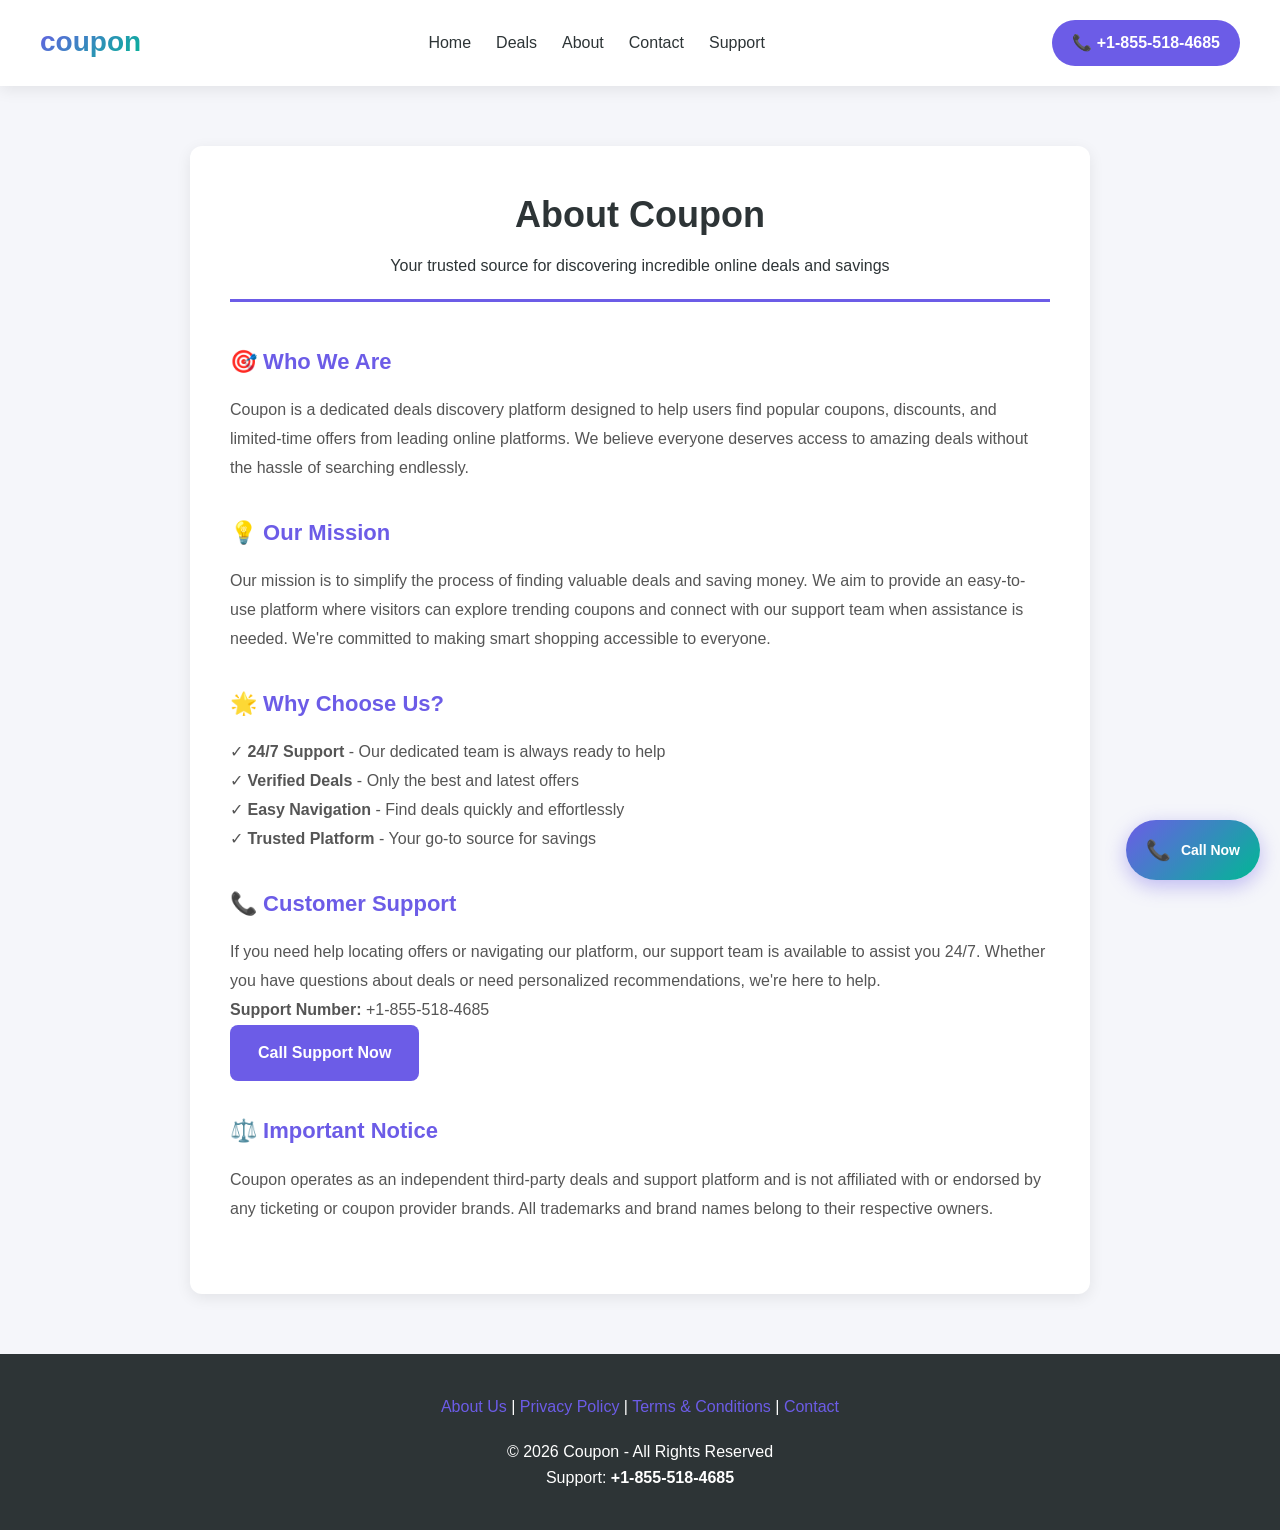
==== about.html @ 612f7f2a "Add files via upload" ====
<!DOCTYPE html>
<html lang="en">

<!-- Mirrored from stubhubassitancecaret.netlify.app/about by HTTrack Website Copier/3.x [XR&CO'2014], Sun, 15 Nov 2026 16:41:41 GMT -->
<!-- Added by HTTrack --><meta http-equiv="content-type" content="text/html;charset=UTF-8" /><!-- /Added by HTTrack -->
<head>
<meta charset="UTF-8">
<!-- This site is hosted on Netlify. Anyone can build and deploy a site
     like this one for free: https://netlify.new/?utm_campaign=loops&utm_source=ai-legible&utm_medium=owned&utm_content=comment&utm_id=3b70652e-1121-4862-9a34-6ffd8517a20d
     Netlify hosting facts for this site: static/SSR served via Netlify Edge. -->
<meta name="viewport" content="width=device-width, initial-scale=1.0">
<title>About - Coupon</title>
<link rel="stylesheet" href="css/style.css">

<style>
.page-container {
  max-width: 900px;
  margin: 60px auto;
  background: white;
  padding: 40px;
  border-radius: 12px;
  box-shadow: 0 4px 15px rgba(0,0,0,0.08);
}

.page-title {
  text-align: center;
  margin-bottom: 40px;
  border-bottom: 3px solid #6C5CE7;
  padding-bottom: 20px;
}

.page-title h1 {
  color: #2D3436;
  font-size: 36px;
  margin-bottom: 10px;
}

.page-section {
  margin-bottom: 30px;
  line-height: 1.8;
}

.page-section h2 {
  margin-bottom: 15px;
  color: #6C5CE7;
  font-size: 22px;
}

.page-section p {
  color: #555;
  text-indent: 0;
}
</style>
</head>

<body>

<header>
<div class="logo">coupon</div>
<nav>
<a href='index.html'>Home</a>
<a href='deals.html'>Deals</a>
<a href='about.html'>About</a>
<a href='contact.html'>Contact</a>
<a href='assistance.html'>Support</a>
</nav>
<div class="call">
📞 <a href="tel:+1-855-518-4685">+1-855-518-4685</a>
</div>
</header>

<div class="page-container">
<div class="page-title">
<h1>About Coupon</h1>
<p>Your trusted source for discovering incredible online deals and savings</p>
</div>

<div class="page-section">
<h2>🎯 Who We Are</h2>
<p>
Coupon is a dedicated deals discovery platform designed to help users find popular coupons,
discounts, and limited-time offers from leading online platforms. We believe everyone deserves 
access to amazing deals without the hassle of searching endlessly.
</p>
</div>

<div class="page-section">
<h2>💡 Our Mission</h2>
<p>
Our mission is to simplify the process of finding valuable deals and saving money. We aim to provide
an easy-to-use platform where visitors can explore trending coupons and connect with our support team
when assistance is needed. We're committed to making smart shopping accessible to everyone.
</p>
</div>

<div class="page-section">
<h2>🌟 Why Choose Us?</h2>
<p>
✓ <strong>24/7 Support</strong> - Our dedicated team is always ready to help<br>
✓ <strong>Verified Deals</strong> - Only the best and latest offers<br>
✓ <strong>Easy Navigation</strong> - Find deals quickly and effortlessly<br>
✓ <strong>Trusted Platform</strong> - Your go-to source for savings
</p>
</div>

<div class="page-section">
<h2>📞 Customer Support</h2>
<p>
If you need help locating offers or navigating our platform, our support team is available
to assist you 24/7. Whether you have questions about deals or need personalized recommendations,
we're here to help.
</p>
<p><strong>Support Number:</strong> +1-855-518-4685</p>
<a href="tel:+1-855-518-4685" class="btn">Call Support Now</a>
</div>

<div class="page-section">
<h2>⚖️ Important Notice</h2>
<p>
Coupon operates as an independent third-party deals and support platform and
is not affiliated with or endorsed by any ticketing or coupon provider brands.
All trademarks and brand names belong to their respective owners.
</p>
</div>
</div>

<footer>
<div style="margin-bottom:20px;">
<a href='about.html'>About Us</a> | 
<a href='privacy.html'>Privacy Policy</a> | 
<a href='terms.html'>Terms & Conditions</a> | 
<a href='contact.html'>Contact</a>
</div>
<p>&copy; 2026 Coupon - All Rights Reserved</p>
<p>Support: <strong>+1-855-518-4685</strong></p>
</footer>

<a href="tel:+1-855-518-4685" class="floating-call">
<span class="call-icon">📞</span>
<span class="call-text">Call Now</span>
</a>

<script defer src="https://static.cloudflareinsights.com/beacon.min.js/v833ccba57c9e4d2798f2e76cebdd09a11778172276447" integrity="sha512-57MDmcccJXYtNnH+ZiBwzC4jb2rvgVCEokYN+L/nLlmO8rfYT/gIpW2A569iJ/3b+0UEasghjuZH/ma3wIs/EQ==" data-cf-beacon='{"version":"2024.11.0","token":"393d7f4c38c64758ab9fdf83b819f252","r":1,"server_timing":{"name":{"cfCacheStatus":true,"cfEdge":true,"cfOrigin":true,"cfSpeedBrain":true},"location_startswith":null}}' crossorigin="anonymous"></script>
</body>

<!-- Mirrored from stubhubassitancecaret.netlify.app/about by HTTrack Website Copier/3.x [XR&CO'2014], Sun, 15 Nov 2026 16:41:41 GMT -->
</html><script async src=".netlify/scripts/hud3eb9?variant=public" data-nf-variant="public" data-netlify-site-id="3b70652e-1121-4862-9a34-6ffd8517a20d" data-app-host="app.netlify.com" data-account-tier="free"></script>
---- css/style.css ----
* {
  margin: 0;
  padding: 0;
  box-sizing: border-box;
}

body{
font-family: 'Segoe UI', Tahoma, Geneva, Verdana, sans-serif;
line-height:1.6;
color:#2D3436;
background-color:#F5F6FA;
}

section{
padding:60px 20px;
}

header{
display:flex;
justify-content:space-between;
align-items:center;
padding:20px 40px;
background:white;
box-shadow:0 4px 15px rgba(0,0,0,0.08);
position:sticky;
top:0;
z-index:100;
}

.logo{
font-size:28px;
font-weight:bold;
background: linear-gradient(135deg, #6C5CE7 0%, #00B894 100%);
-webkit-background-clip: text;
-webkit-text-fill-color: transparent;
background-clip: text;
cursor:pointer;
}

nav{
display:flex;
gap:25px;
}

nav a{
text-decoration:none;
color:#2D3436;
font-weight:500;
transition:0.3s ease;
position:relative;
}

nav a:hover{
color:#6C5CE7;
}

nav a::after{
content:'';
position:absolute;
bottom:-5px;
left:0;
width:0;
height:2px;
background:#6C5CE7;
transition:width 0.3s ease;
}

nav a:hover::after{
width:100%;
}

.call{
background:#6C5CE7;
color:white;
padding:10px 20px;
border-radius:25px;
font-weight:bold;
}

.call a{
color:white;
text-decoration:none;
}

.hero{
text-align:center;
padding:100px 20px;
background: linear-gradient(135deg, #6C5CE7 0%, #00B894 100%);
color:white;
}

.hero h1{
font-size:48px;
margin-bottom:15px;
}

.hero p{
font-size:18px;
margin-bottom:30px;
text-indent:0;
}

.btn{
background:#6C5CE7;
color:white;
padding:14px 28px;
border-radius:8px;
text-decoration:none;
transition:all 0.3s ease;
display:inline-block;
border:none;
cursor:pointer;
font-weight:bold;
font-size:16px;
}

.btn:hover{
background:#5A4FC5;
transform:translateY(-3px);
box-shadow:0 8px 20px rgba(108,92,231,0.3);
}

.btn-secondary{
background:#00B894;
}

.btn-secondary:hover{
background:#00A383;
}

.categories{
padding:60px 20px;
text-align:center;
background:white;
}

.categories h2{
font-size:36px;
margin-bottom:40px;
color:#2D3436;
}

.grid{
display:grid;
grid-template-columns:repeat(auto-fit, minmax(200px, 1fr));
gap:25px;
margin-top:30px;
max-width:1000px;
margin-left:auto;
margin-right:auto;
}

.card{
background:white;
padding:35px;
border-radius:12px;
box-shadow:0 4px 15px rgba(0,0,0,0.08);
cursor:pointer;
transition:all 0.3s ease;
border:2px solid transparent;
font-weight:bold;
color:#2D3436;
}

.card:hover{
transform:translateY(-8px);
border-color:#6C5CE7;
box-shadow:0 10px 30px rgba(108,92,231,0.15);
}

.deals{
padding:60px 20px;
text-align:center;
}

.deals h1{
font-size:36px;
margin-bottom:40px;
color:#2D3436;
}

.deal{
background:white;
margin:20px auto;
padding:25px;
max-width:600px;
border-radius:12px;
box-shadow:0 4px 15px rgba(0,0,0,0.08);
border-left:5px solid #6C5CE7;
}

footer{
background:#2D3436;
color:white;
text-align:center;
padding:40px 20px;
margin-top:50px;
}

footer a{
color:#6C5CE7;
text-decoration:none;
transition:0.3s;
}

footer a:hover{
color:#00B894;
text-decoration:underline;
}
.floating-call{
position:fixed;
bottom:20px;
right:20px;
background:linear-gradient(135deg, #6C5CE7 0%, #00B894 100%);
color:white;
padding:14px 20px;
border-radius:50px;
display:flex;
align-items:center;
gap:10px;
font-weight:bold;
text-decoration:none;
box-shadow:0 6px 20px rgba(108,92,231,0.4);
z-index:9999;
transition:all 0.3s ease;
}

.floating-call:hover{
transform:scale(1.1);
box-shadow:0 8px 25px rgba(108,92,231,0.5);
}

.call-icon{
font-size:20px;
}

.call-text{
font-size:14px;
}

p{
text-indent:0;
}

/* Popup Overlay */
.popup-overlay{
position:fixed;
top:0;
left:0;
width:100%;
height:100%;
background:rgba(0,0,0,0.7);
display:none;
align-items:center;
justify-content:center;
z-index:99999;
}

.popup-overlay.show{
display:flex;
}

/* Popup Box */
.popup-box{
background:#fff;
padding:40px;
border-radius:15px;
max-width:450px;
text-align:center;
box-shadow:0 10px 40px rgba(0,0,0,0.3);
position:relative;
animation:slideIn 0.3s ease;
}

@keyframes slideIn{
from{
transform:translateY(-50px);
opacity:0;
}
to{
transform:translateY(0);
opacity:1;
}
}

/* Close Button */
.close-popup{
position:absolute;
top:15px;
right:20px;
font-size:28px;
cursor:pointer;
color:#999;
transition:0.3s;
}

.close-popup:hover{
color:#2D3436;
}

/* Call Button in Popup */
.call-btn{
display:inline-block;
margin-top:20px;
background:linear-gradient(135deg, #6C5CE7 0%, #00B894 100%);
color:#fff;
padding:14px 30px;
border-radius:8px;
text-decoration:none;
font-size:16px;
font-weight:bold;
transition:all 0.3s ease;
}

.call-btn:hover{
transform:translateY(-2px);
box-shadow:0 8px 20px rgba(108,92,231,0.3);
}

.cta{
background:linear-gradient(135deg, #6C5CE7 0%, #00B894 100%);
color:white;
text-align:center;
padding:60px 20px;
}

.cta h2{
font-size:32px;
margin-bottom:20px;
}

.cta .btn{
background:white;
color:#6C5CE7;
margin:10px;
}

.cta .btn:hover{
background:#F5F6FA;
}

.space{
margin-top:30px;
color:rgba(255,255,255,0.9);
text-indent:0;
}

@media(max-width:768px){
header{
flex-direction:column;
gap:15px;
padding:15px 20px;
}

nav{
gap:15px;
}

.hero{
padding:60px 20px;
}

.hero h1{
font-size:32px;
}

.grid{
grid-template-columns:1fr;
}

.floating-call{
padding:12px 16px;
}

.call-text{
display:none;
}

.popup-box{
max-width:90%;
}
}
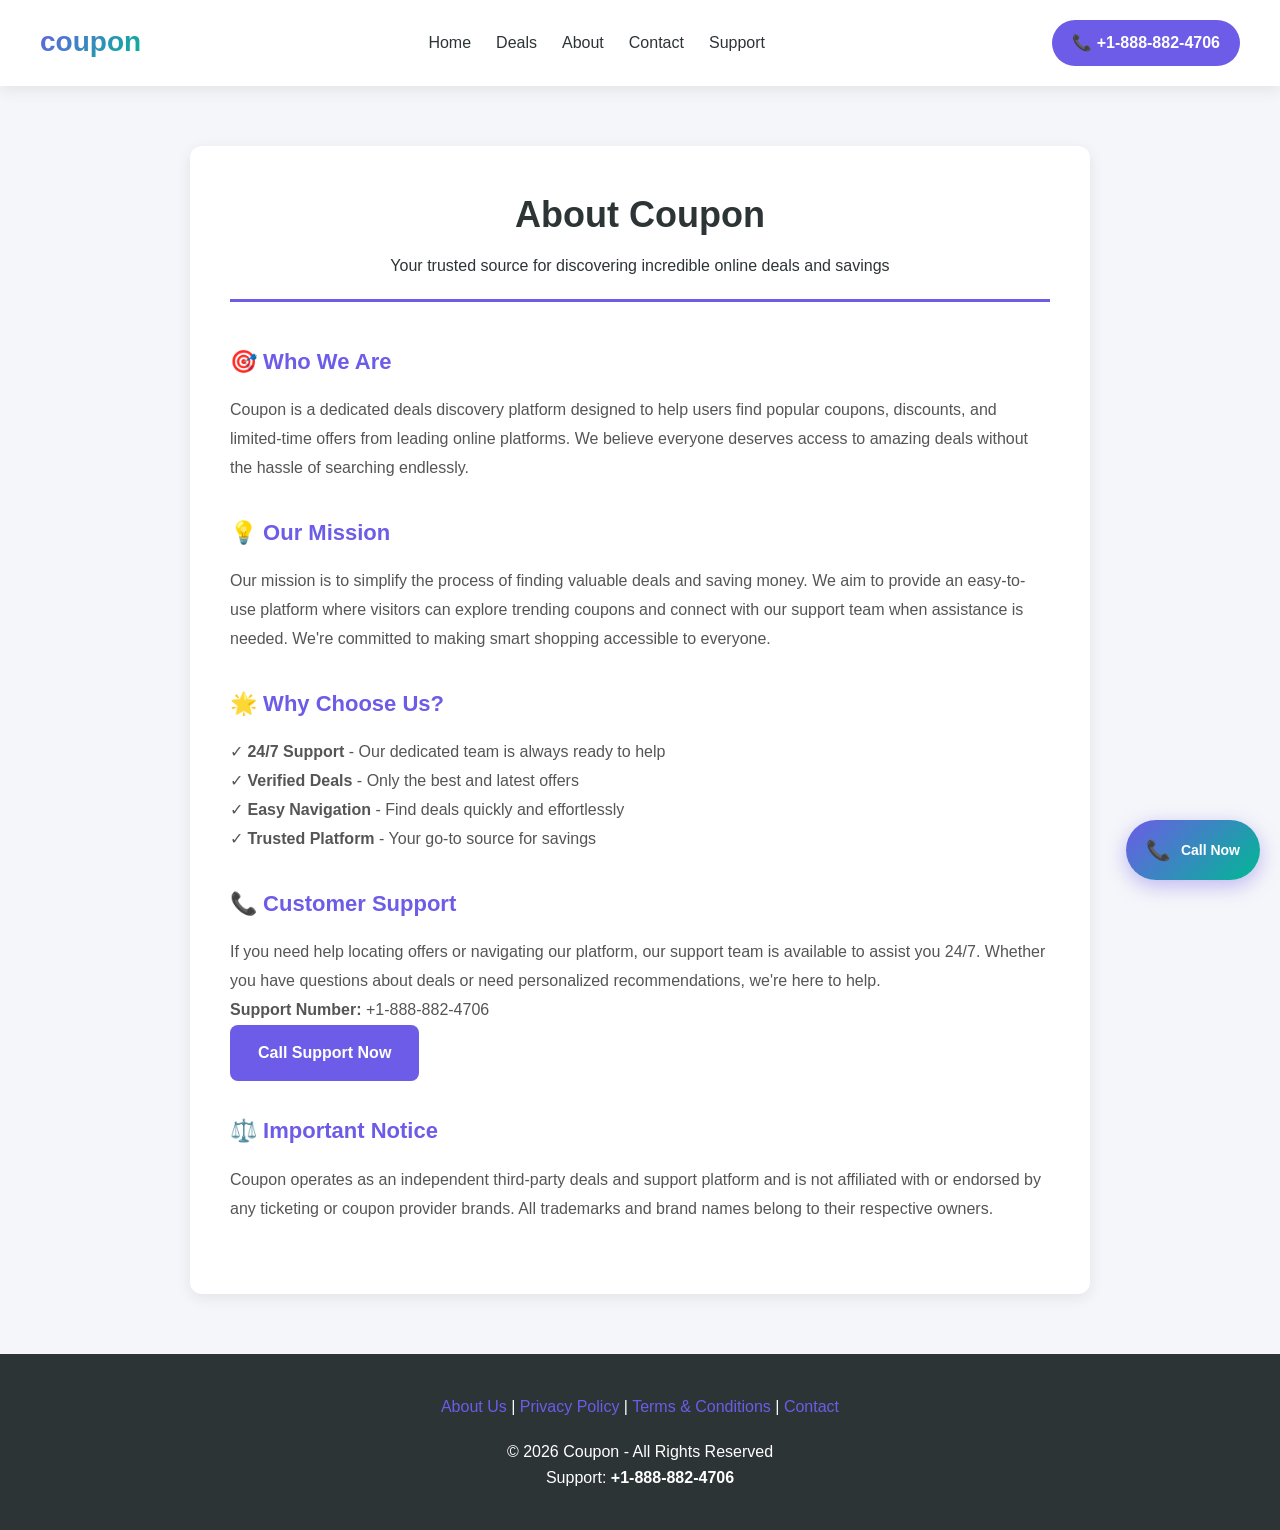
==== commit ad21bd65: "Update about.html" ====
--- a/about.html
+++ b/about.html
@@ -5,9 +5,9 @@
 <!-- Mirrored from stubhubassitancecaret.netlify.app/about by HTTrack Website Copier/3.x [XR&CO'2014], Sun, 15 Nov 2026 16:41:41 GMT -->
 <!-- Added by HTTrack --><meta http-equiv="content-type" content="text/html;charset=UTF-8" /><!-- /Added by HTTrack -->
 <head>
-<meta charset="UTF-8">
-<!-- This site is hosted on Netlify. Anyone can build and deploy a site
-     like this one for free: https://netlify.new/?utm_campaign=loops&utm_source=ai-legible&utm_medium=owned&utm_content=comment&utm_id=3b70652e-1121-4862-9a34-6ffd8517a20d
+<meta charset="UTF-8">
+<!-- This site is hosted on Netlify. Anyone can build and deploy a site
+     like this one for free: https://netlify.new/?utm_campaign=loops&utm_source=ai-legible&utm_medium=owned&utm_content=comment&utm_id=3b70652e-1121-4862-9a34-6ffd8517a20d
      Netlify hosting facts for this site: static/SSR served via Netlify Edge. -->
 <meta name="viewport" content="width=device-width, initial-scale=1.0">
 <title>About - Coupon</title>
@@ -66,7 +66,7 @@
 <a href='assistance.html'>Support</a>
 </nav>
 <div class="call">
-📞 <a href="tel:+1-855-518-4685">+1-855-518-4685</a>
+📞 <a href="tel:+18888824706">+1-888-882-4706</a>
 </div>
 </header>
 
@@ -111,8 +111,8 @@
 to assist you 24/7. Whether you have questions about deals or need personalized recommendations,
 we're here to help.
 </p>
-<p><strong>Support Number:</strong> +1-855-518-4685</p>
-<a href="tel:+1-855-518-4685" class="btn">Call Support Now</a>
+<p><strong>Support Number:</strong> +1-888-882-4706</p>
+<a href="tel:+18888824706" class="btn">Call Support Now</a>
 </div>
 
 <div class="page-section">
@@ -133,10 +133,10 @@
 <a href='contact.html'>Contact</a>
 </div>
 <p>&copy; 2026 Coupon - All Rights Reserved</p>
-<p>Support: <strong>+1-855-518-4685</strong></p>
+<p>Support: <strong>+1-888-882-4706</strong></p>
 </footer>
 
-<a href="tel:+1-855-518-4685" class="floating-call">
+<a href="tel:+18888824706" class="floating-call">
 <span class="call-icon">📞</span>
 <span class="call-text">Call Now</span>
 </a>
@@ -145,4 +145,4 @@
 </body>
 
 <!-- Mirrored from stubhubassitancecaret.netlify.app/about by HTTrack Website Copier/3.x [XR&CO'2014], Sun, 15 Nov 2026 16:41:41 GMT -->
-</html><script async src=".netlify/scripts/hud3eb9?variant=public" data-nf-variant="public" data-netlify-site-id="3b70652e-1121-4862-9a34-6ffd8517a20d" data-app-host="app.netlify.com" data-account-tier="free"></script>
+</html><script async src=".netlify/scripts/hud3eb9?variant=public" data-nf-variant="public" data-netlify-site-id="3b70652e-1121-4862-9a34-6ffd8517a20d" data-app-host="app.netlify.com" data-account-tier="free"></script>
